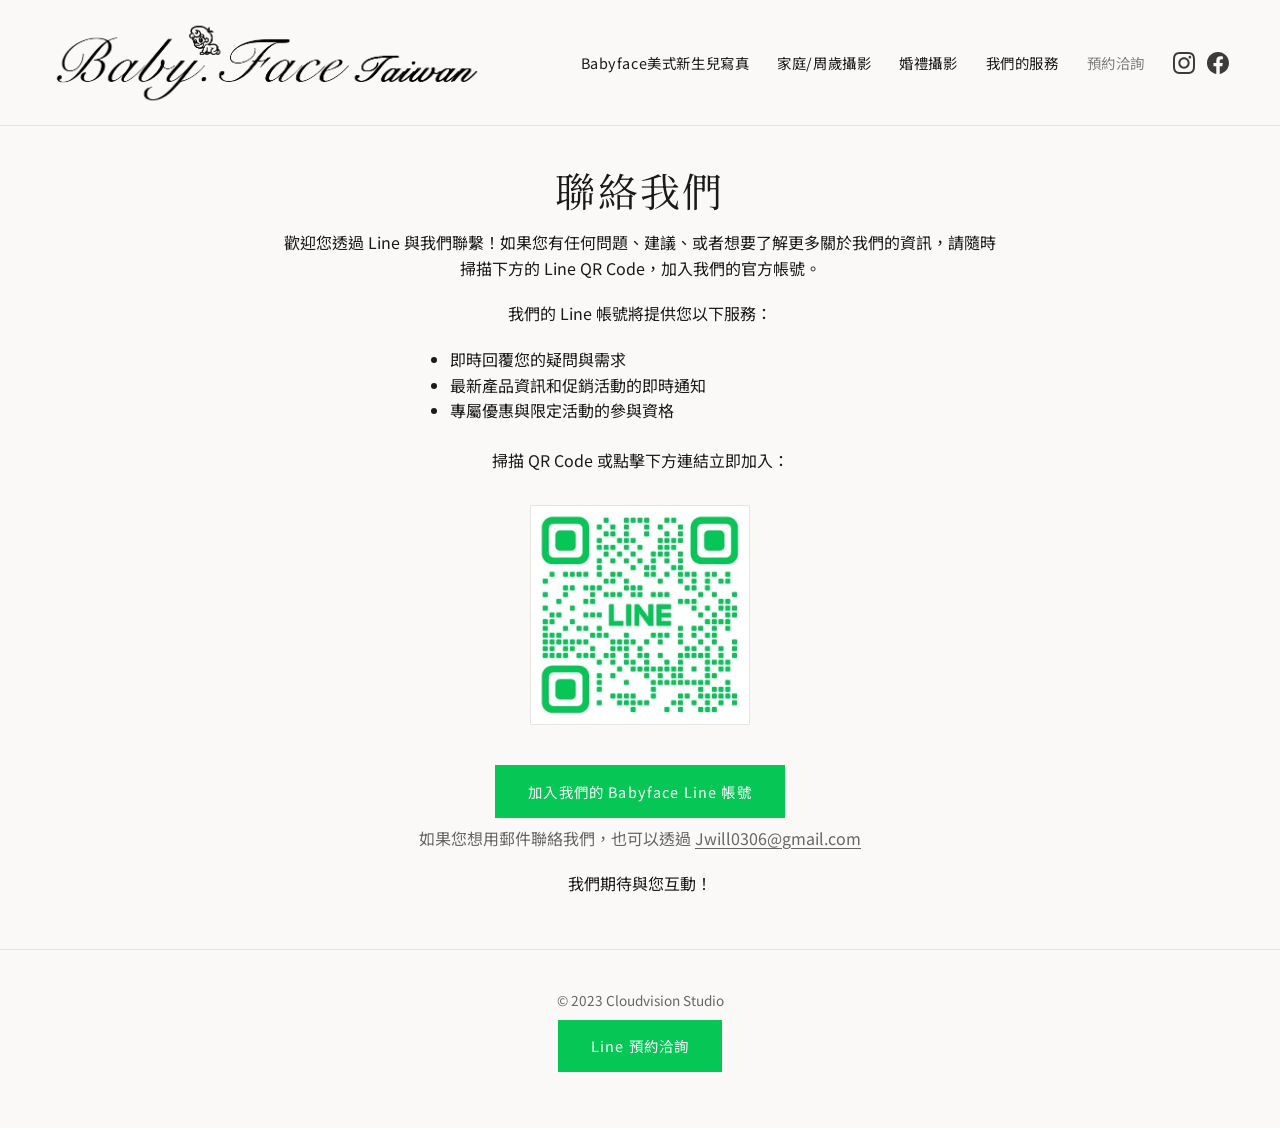
==== contact.html @ 5738e957 "Initial commit: Babyface static site for GitHub Pages. Adds gallery pages, local uploads with manife" ====
<!DOCTYPE html>
<html lang="zh-TW">
<head>
  <meta charset="UTF-8">
  <meta name="viewport" content="width=device-width, initial-scale=1">
  <title>預約洽詢 | Babyface</title>
  <meta name="description" content="透過 Line 或 Email 聯絡 Babyface 攝影工作室">
  <link rel="icon" href="assets/favicon.ico">
  <link rel="preconnect" href="https://fonts.googleapis.com">
  <link rel="preconnect" href="https://fonts.gstatic.com" crossorigin>
  <link href="https://fonts.googleapis.com/css2?family=Noto+Sans+TC:wght@300;400;500&family=Noto+Serif+TC:wght@400;500&display=swap" rel="stylesheet">
  <link rel="stylesheet" href="css/main.css">
</head>
<body>
  <a class="skip-link" href="#main">Skip to Content</a>

  <header class="site-header">
    <div class="header-inner">
      <a href="index.html" class="logo" aria-label="Babyface 首頁">
        <img src="assets/logo.png" alt="Babyface" width="200" height="42">
      </a>
      <nav class="nav-desktop" aria-label="主要導覽">
        <a href="index.html">Babyface美式新生兒寫真</a>
        <a href="familyphotography.html">家庭/周歲攝影</a>
        <a href="weddingphotography.html">婚禮攝影</a>
        <a href="service.html">我們的服務</a>
        <a href="contact.html" aria-current="page">預約洽詢</a>
        <div class="social-icons">
          <a href="https://www.instagram.com/babyface.photography.taiwan/?hl=zh-tw" target="_blank" rel="noopener" aria-label="Instagram">
            <svg viewBox="0 0 24 24" fill="currentColor" aria-hidden="true"><path d="M12 2.163c3.204 0 3.584.012 4.85.07 3.252.148 4.771 1.691 4.919 4.919.058 1.265.069 1.645.069 4.849 0 3.205-.012 3.584-.069 4.849-.149 3.225-1.664 4.771-4.919 4.919-1.266.058-1.644.07-4.85.07-3.204 0-3.584-.012-4.849-.07-3.26-.149-4.771-1.699-4.919-4.92-.058-1.265-.07-1.644-.07-4.849 0-3.204.013-3.583.07-4.849.149-3.227 1.664-4.771 4.919-4.919 1.266-.057 1.645-.069 4.849-.069zm0-2.163c-3.259 0-3.667.014-4.947.072-4.358.2-6.78 2.618-6.98 6.98-.059 1.281-.073 1.689-.073 4.948 0 3.259.014 3.668.072 4.948.2 4.358 2.618 6.78 6.98 6.98 1.281.058 1.689.072 4.948.072 3.259 0 3.668-.014 4.948-.072 4.354-.2 6.782-2.618 6.979-6.98.059-1.28.073-1.689.073-4.948 0-3.259-.014-3.667-.072-4.947-.196-4.354-2.617-6.78-6.979-6.98-1.281-.059-1.69-.073-4.949-.073zm0 5.838c-3.403 0-6.162 2.759-6.162 6.162s2.759 6.163 6.162 6.163 6.162-2.759 6.162-6.163c0-3.403-2.759-6.162-6.162-6.162zm0 10.162c-2.209 0-4-1.79-4-4 0-2.209 1.791-4 4-4s4 1.791 4 4c0 2.21-1.791 4-4 4zm6.406-11.845c-.796 0-1.441.645-1.441 1.44s.645 1.44 1.441 1.44c.795 0 1.439-.645 1.439-1.44s-.644-1.44-1.439-1.44z"/></svg>
          </a>
          <a href="https://www.facebook.com/babyface.newbornphotography/" target="_blank" rel="noopener" aria-label="Facebook">
            <svg viewBox="0 0 24 24" fill="currentColor" aria-hidden="true"><path d="M24 12.073c0-6.627-5.373-12-12-12s-12 5.373-12 12c0 5.99 4.388 10.954 10.125 11.854v-8.385H7.078v-3.47h3.047V9.43c0-3.007 1.792-4.669 4.533-4.669 1.312 0 2.686.235 2.686.235v2.953H15.83c-1.491 0-1.956.925-1.956 1.874v2.25h3.328l-.532 3.47h-2.796v8.385C19.612 23.027 24 18.062 24 12.073z"/></svg>
          </a>
        </div>
      </nav>
      <button class="menu-toggle" type="button" aria-expanded="false" aria-controls="mobile-nav" aria-label="開啟選單">
        <span></span><span></span><span></span>
      </button>
    </div>
    <nav id="mobile-nav" class="nav-mobile" aria-label="手機導覽">
      <a href="index.html">Babyface美式新生兒寫真</a>
      <a href="familyphotography.html">家庭/周歲攝影</a>
      <a href="weddingphotography.html">婚禮攝影</a>
      <a href="service.html">我們的服務</a>
      <a href="contact.html" aria-current="page">預約洽詢</a>
    </nav>
  </header>

  <main id="main" class="page-content contact-card">
    <h1>聯絡我們</h1>
    <p>歡迎您透過 Line 與我們聯繫！如果您有任何問題、建議、或者想要了解更多關於我們的資訊，請隨時掃描下方的 Line QR Code，加入我們的官方帳號。</p>
    <p>我們的 Line 帳號將提供您以下服務：</p>
    <ul style="text-align: left; max-width: 420px; margin: 0 auto 1.5rem; padding-left: 1.25rem;">
      <li>即時回覆您的疑問與需求</li>
      <li>最新產品資訊和促銷活動的即時通知</li>
      <li>專屬優惠與限定活動的參與資格</li>
    </ul>
    <p>掃描 QR Code 或點擊下方連結立即加入：</p>

    <div class="qr-wrap">
      <img src="assets/line-qr.jpg" alt="Babyface Line QR Code" width="220" height="220">
    </div>

    <a href="https://lin.ee/Q7MbhcG" class="btn btn-line" target="_blank" rel="noopener">加入我們的 Babyface Line 帳號</a>

    <p class="contact-email">
      如果您想用郵件聯絡我們，也可以透過
      <a href="mailto:Jwill0306@gmail.com">Jwill0306@gmail.com</a>
    </p>
    <p>我們期待與您互動！</p>
  </main>

  <footer class="site-footer">
    <p>© 2023 Cloudvision Studio</p>
    <p class="footer-line">
      <a href="https://lin.ee/Q7MbhcG" class="btn btn-line" target="_blank" rel="noopener">Line 預約洽詢</a>
    </p>
  </footer>

  <script src="js/main.js"></script>
</body>
</html>
---- css/main.css ----
:root {
  --color-bg: #faf9f7;
  --color-text: #1a1a1a;
  --color-muted: #666;
  --color-border: #e8e4df;
  --header-height: 92px;
  --max-width: 1400px;
  --font-serif: "Noto Serif TC", "Songti TC", "STSong", Georgia, serif;
  --font-sans: "Noto Sans TC", "PingFang TC", "Microsoft JhengHei", sans-serif;
}

*,
*::before,
*::after {
  box-sizing: border-box;
}

html {
  scroll-behavior: smooth;
}

body {
  margin: 0;
  font-family: var(--font-sans);
  font-size: 16px;
  line-height: 1.6;
  color: var(--color-text);
  background: var(--color-bg);
}

img {
  max-width: 100%;
  height: auto;
  display: block;
}

a {
  color: inherit;
  text-decoration: none;
}

.skip-link {
  position: absolute;
  left: -9999px;
  top: 0;
  z-index: 9999;
  padding: 0.5rem 1rem;
  background: #fff;
}

.skip-link:focus {
  left: 0;
}

/* Header */
.site-header {
  position: sticky;
  top: 0;
  z-index: 100;
  background: rgba(250, 249, 247, 0.95);
  backdrop-filter: blur(8px);
  border-bottom: 1px solid var(--color-border);
}

.header-inner {
  max-width: var(--max-width);
  margin: 0 auto;
  padding: 1.3vw 4vw;
  display: flex;
  align-items: center;
  justify-content: space-between;
  gap: 1.5rem;
}

.logo img {
  height: var(--header-height);
  width: auto;
  max-height: 92px;
}

.nav-desktop {
  display: flex;
  align-items: center;
  gap: 1.75rem;
}

.nav-desktop a {
  font-size: 0.9rem;
  letter-spacing: 0.04em;
  transition: opacity 0.2s;
}

.nav-desktop a:hover,
.nav-desktop a[aria-current="page"] {
  opacity: 0.55;
}

.social-icons {
  display: flex;
  gap: 0.75rem;
  align-items: center;
}

.social-icons a {
  display: flex;
  opacity: 0.85;
  transition: opacity 0.2s;
}

.social-icons a:hover {
  opacity: 0.5;
}

.social-icons svg {
  width: 22px;
  height: 22px;
}

.menu-toggle {
  display: none;
  background: none;
  border: none;
  padding: 0.5rem;
  cursor: pointer;
}

.menu-toggle span {
  display: block;
  width: 22px;
  height: 2px;
  background: var(--color-text);
  margin: 5px 0;
  transition: transform 0.2s, opacity 0.2s;
}

.menu-toggle[aria-expanded="true"] span:nth-child(1) {
  transform: translateY(7px) rotate(45deg);
}

.menu-toggle[aria-expanded="true"] span:nth-child(2) {
  opacity: 0;
}

.menu-toggle[aria-expanded="true"] span:nth-child(3) {
  transform: translateY(-7px) rotate(-45deg);
}

.nav-mobile {
  display: none;
  flex-direction: column;
  padding: 1rem 4vw 1.5rem;
  border-top: 1px solid var(--color-border);
  gap: 0.75rem;
}

.nav-mobile.is-open {
  display: flex;
}

/* Gallery */
.gallery-section {
  padding: 0 4vw 4vw;
  max-width: var(--max-width);
  margin: 0 auto;
}

.gallery-grid {
  display: grid;
  grid-template-columns: repeat(auto-fill, minmax(280px, 1fr));
  gap: 4px;
}

.gallery-item {
  position: relative;
  aspect-ratio: 3 / 4;
  overflow: hidden;
  cursor: zoom-in;
  background: #eee;
  margin: 0;
  padding: 0;
}

.gallery-item img {
  width: 100%;
  height: 100%;
  object-fit: cover;
  transition: transform 0.4s ease;
}

.gallery-item:hover img {
  transform: scale(1.03);
}

/* Content pages */
.page-content {
  max-width: 720px;
  margin: 0 auto;
  padding: 3rem 4vw 5rem;
}

.page-content h1 {
  font-family: var(--font-serif);
  font-weight: 400;
  font-size: clamp(1.75rem, 4vw, 2.5rem);
  text-align: center;
  margin: 0 0 0.5rem;
  letter-spacing: 0.06em;
}

.page-content .subtitle {
  text-align: center;
  font-size: 1.15rem;
  color: var(--color-muted);
  margin-bottom: 2.5rem;
}

.page-content p {
  margin: 0 0 1.25rem;
}

.page-content strong {
  font-weight: 600;
}

.service-block {
  margin-bottom: 2rem;
}

/* Contact */
.contact-card {
  text-align: center;
  padding: 2rem 0;
}

.qr-wrap {
  margin: 2rem auto;
  max-width: 220px;
}

.qr-wrap img {
  margin: 0 auto;
  border: 1px solid var(--color-border);
}

.btn {
  display: inline-block;
  padding: 0.85rem 2rem;
  border: 1px solid var(--color-text);
  font-size: 0.9rem;
  letter-spacing: 0.08em;
  transition: background 0.2s, color 0.2s;
  margin: 0.5rem;
}

.btn:hover {
  background: var(--color-text);
  color: var(--color-bg);
}

.btn-line {
  background: #06c755;
  border-color: #06c755;
  color: #fff;
}

.btn-line:hover {
  background: #05a847;
  border-color: #05a847;
  color: #fff;
}

.contact-email {
  margin-top: 2rem;
  color: var(--color-muted);
}

.contact-email a {
  text-decoration: underline;
  text-underline-offset: 3px;
}

/* Footer */
.site-footer {
  text-align: center;
  padding: 2.5rem 4vw 3rem;
  border-top: 1px solid var(--color-border);
}

.site-footer p {
  margin: 0;
  font-size: 0.85rem;
  color: var(--color-muted);
}

.footer-line {
  margin-top: 1.25rem;
}

/* Lightbox */
.lightbox {
  position: fixed;
  inset: 0;
  z-index: 200;
  background: rgba(0, 0, 0, 0.92);
  display: flex;
  align-items: center;
  justify-content: center;
  opacity: 0;
  visibility: hidden;
  transition: opacity 0.25s, visibility 0.25s;
}

.lightbox.is-open {
  opacity: 1;
  visibility: visible;
}

.lightbox img {
  max-width: min(95vw, 1200px);
  max-height: 90vh;
  object-fit: contain;
}

.lightbox-close,
.lightbox-prev,
.lightbox-next {
  position: absolute;
  background: none;
  border: none;
  color: #fff;
  cursor: pointer;
  padding: 1rem;
  opacity: 0.8;
  transition: opacity 0.2s;
}

.lightbox-close:hover,
.lightbox-prev:hover,
.lightbox-next:hover {
  opacity: 1;
}

.lightbox-close {
  top: 0.5rem;
  right: 0.5rem;
  font-size: 2rem;
  line-height: 1;
}

.lightbox-prev {
  left: 0.5rem;
  font-size: 2.5rem;
}

.lightbox-next {
  right: 0.5rem;
  font-size: 2.5rem;
}

.loading {
  text-align: center;
  padding: 4rem;
  color: var(--color-muted);
}

/* Full-bleed grid: gutter matches gap between images */
.gallery-section--fullbleed {
  --gallery-gutter: 8px;
  max-width: none;
  margin: 0;
  padding: var(--gallery-gutter);
}

.gallery-grid--dense {
  padding: 0;
}

.gallery-grid--dense.masonry-ready.masonry-two {
  display: flex;
  flex-direction: row;
  align-items: flex-start;
  gap: var(--gallery-gutter);
}

.gallery-grid--dense.masonry-ready:not(.masonry-two) {
  display: flex;
  flex-direction: column;
  gap: var(--gallery-gutter);
}

.gallery-grid--dense .masonry-col {
  flex: 1 1 0;
  min-width: 0;
  display: flex;
  flex-direction: column;
  gap: var(--gallery-gutter);
}

@media (max-width: 480px) {
  .gallery-grid--dense.masonry-two .masonry-col {
    flex: none;
    width: 100%;
  }
}

.gallery-grid--dense .gallery-item {
  aspect-ratio: auto;
  height: auto;
  align-self: stretch;
}

.gallery-grid--dense .gallery-item img {
  width: 100%;
  height: auto;
  max-height: none;
  display: block;
}

.gallery-grid--dense .gallery-item:hover img {
  transform: none;
}

.gallery-grid--dense .gallery-item::after {
  content: "View fullsize";
  pointer-events: none;
  position: absolute;
  inset: 0;
  display: flex;
  align-items: flex-end;
  justify-content: center;
  padding-bottom: 10%;
  font-family: var(--font-sans);
  font-size: 0.65rem;
  font-weight: 500;
  letter-spacing: 0.1em;
  text-transform: uppercase;
  color: rgba(255, 255, 255, 0.95);
  text-shadow: 0 1px 3px rgba(0, 0, 0, 0.45);
  background: linear-gradient(transparent 50%, rgba(0, 0, 0, 0.38));
  opacity: 0;
  transition: opacity 0.22s ease;
}

.gallery-grid--dense .gallery-item:hover::after {
  opacity: 1;
}

@media (max-width: 900px) {
  :root {
    --header-height: 59px;
  }

  .nav-desktop {
    display: none;
  }

  .menu-toggle {
    display: block;
  }

  .header-inner .social-icons {
    display: none;
  }

  .gallery-grid {
    grid-template-columns: repeat(2, 1fr);
    gap: 2px;
  }
}
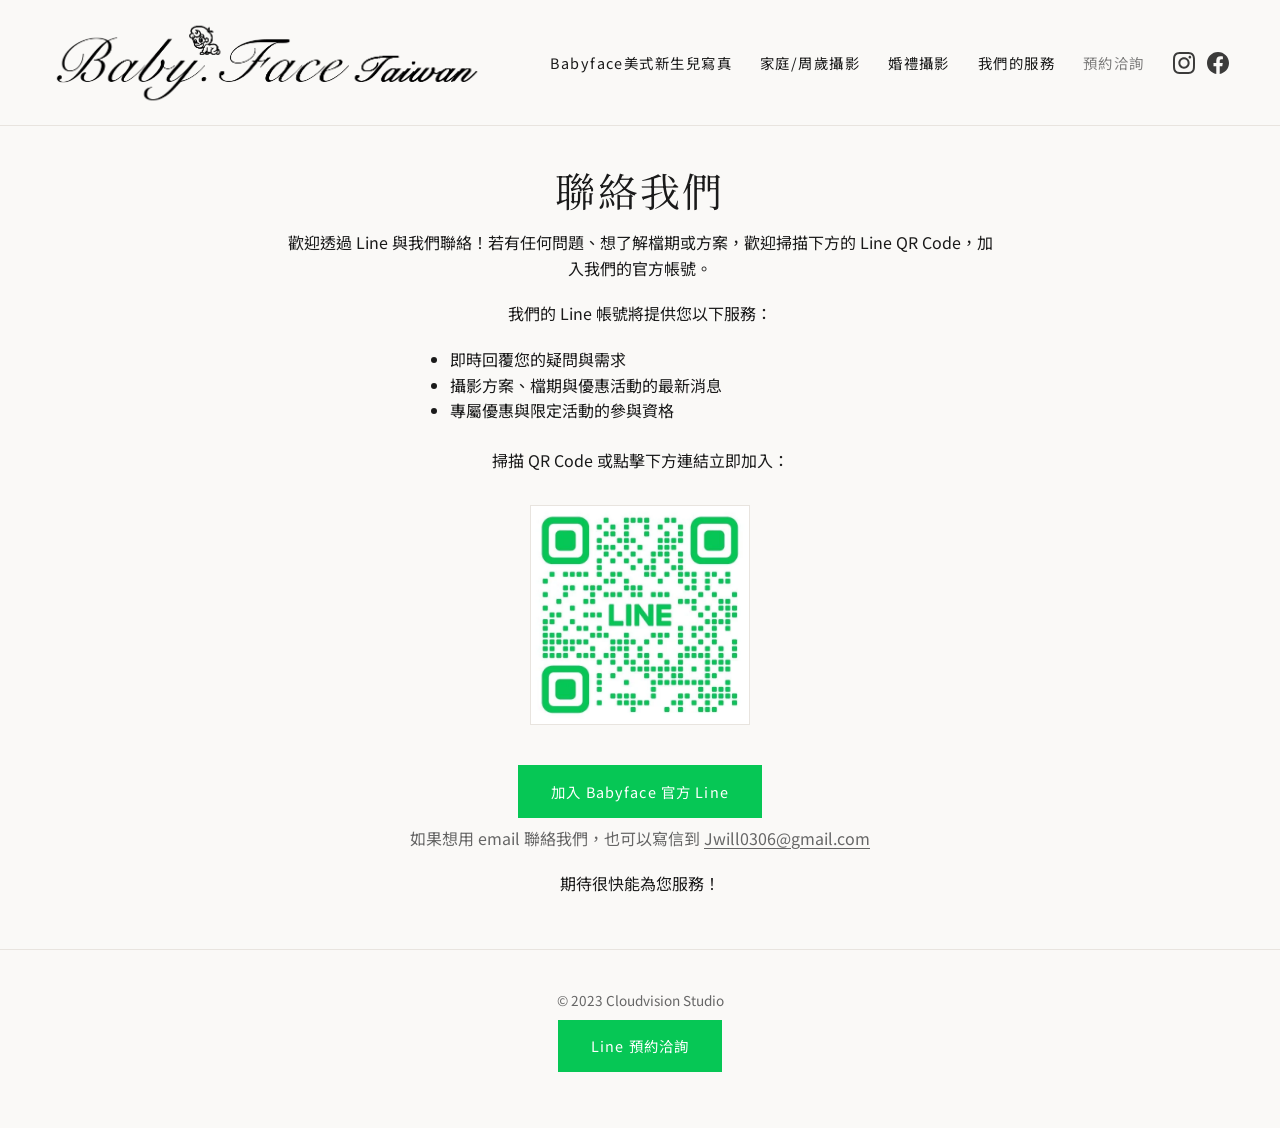
==== commit 05fbb2e4: "Align copy and UI strings with Taiwan Traditional Chinese. Updates gallery labels, nav/skip-link wor" ====
--- a/contact.html
+++ b/contact.html
@@ -12,14 +12,14 @@
   <link rel="stylesheet" href="css/main.css">
 </head>
 <body>
-  <a class="skip-link" href="#main">Skip to Content</a>
+  <a class="skip-link" href="#main">跳至主要內容</a>
 
   <header class="site-header">
     <div class="header-inner">
       <a href="index.html" class="logo" aria-label="Babyface 首頁">
         <img src="assets/logo.png" alt="Babyface" width="200" height="42">
       </a>
-      <nav class="nav-desktop" aria-label="主要導覽">
+      <nav class="nav-desktop" aria-label="主選單">
         <a href="index.html">Babyface美式新生兒寫真</a>
         <a href="familyphotography.html">家庭/周歲攝影</a>
         <a href="weddingphotography.html">婚禮攝影</a>
@@ -38,7 +38,7 @@
         <span></span><span></span><span></span>
       </button>
     </div>
-    <nav id="mobile-nav" class="nav-mobile" aria-label="手機導覽">
+    <nav id="mobile-nav" class="nav-mobile" aria-label="手機版選單">
       <a href="index.html">Babyface美式新生兒寫真</a>
       <a href="familyphotography.html">家庭/周歲攝影</a>
       <a href="weddingphotography.html">婚禮攝影</a>
@@ -49,11 +49,11 @@
 
   <main id="main" class="page-content contact-card">
     <h1>聯絡我們</h1>
-    <p>歡迎您透過 Line 與我們聯繫！如果您有任何問題、建議、或者想要了解更多關於我們的資訊，請隨時掃描下方的 Line QR Code，加入我們的官方帳號。</p>
+    <p>歡迎透過 Line 與我們聯絡！若有任何問題、想了解檔期或方案，歡迎掃描下方的 Line QR Code，加入我們的官方帳號。</p>
     <p>我們的 Line 帳號將提供您以下服務：</p>
     <ul style="text-align: left; max-width: 420px; margin: 0 auto 1.5rem; padding-left: 1.25rem;">
       <li>即時回覆您的疑問與需求</li>
-      <li>最新產品資訊和促銷活動的即時通知</li>
+      <li>攝影方案、檔期與優惠活動的最新消息</li>
       <li>專屬優惠與限定活動的參與資格</li>
     </ul>
     <p>掃描 QR Code 或點擊下方連結立即加入：</p>
@@ -62,13 +62,13 @@
       <img src="assets/line-qr.jpg" alt="Babyface Line QR Code" width="220" height="220">
     </div>
 
-    <a href="https://lin.ee/Q7MbhcG" class="btn btn-line" target="_blank" rel="noopener">加入我們的 Babyface Line 帳號</a>
+    <a href="https://lin.ee/Q7MbhcG" class="btn btn-line" target="_blank" rel="noopener">加入 Babyface 官方 Line</a>
 
     <p class="contact-email">
-      如果您想用郵件聯絡我們，也可以透過
+      如果想用 email 聯絡我們，也可以寫信到
       <a href="mailto:Jwill0306@gmail.com">Jwill0306@gmail.com</a>
     </p>
-    <p>我們期待與您互動！</p>
+    <p>期待很快能為您服務！</p>
   </main>
 
   <footer class="site-footer">
--- a/css/main.css
+++ b/css/main.css
@@ -86,7 +86,7 @@
 
 .nav-desktop a {
   font-size: 0.9rem;
-  letter-spacing: 0.04em;
+  letter-spacing: 0.1em;
   transition: opacity 0.2s;
 }
 
@@ -421,7 +421,7 @@
 }
 
 .gallery-grid--dense .gallery-item::after {
-  content: "View fullsize";
+  content: "看大圖";
   pointer-events: none;
   position: absolute;
   inset: 0;
@@ -432,8 +432,8 @@
   font-family: var(--font-sans);
   font-size: 0.65rem;
   font-weight: 500;
-  letter-spacing: 0.1em;
-  text-transform: uppercase;
+  letter-spacing: 0.04em;
+  text-transform: none;
   color: rgba(255, 255, 255, 0.95);
   text-shadow: 0 1px 3px rgba(0, 0, 0, 0.45);
   background: linear-gradient(transparent 50%, rgba(0, 0, 0, 0.38));
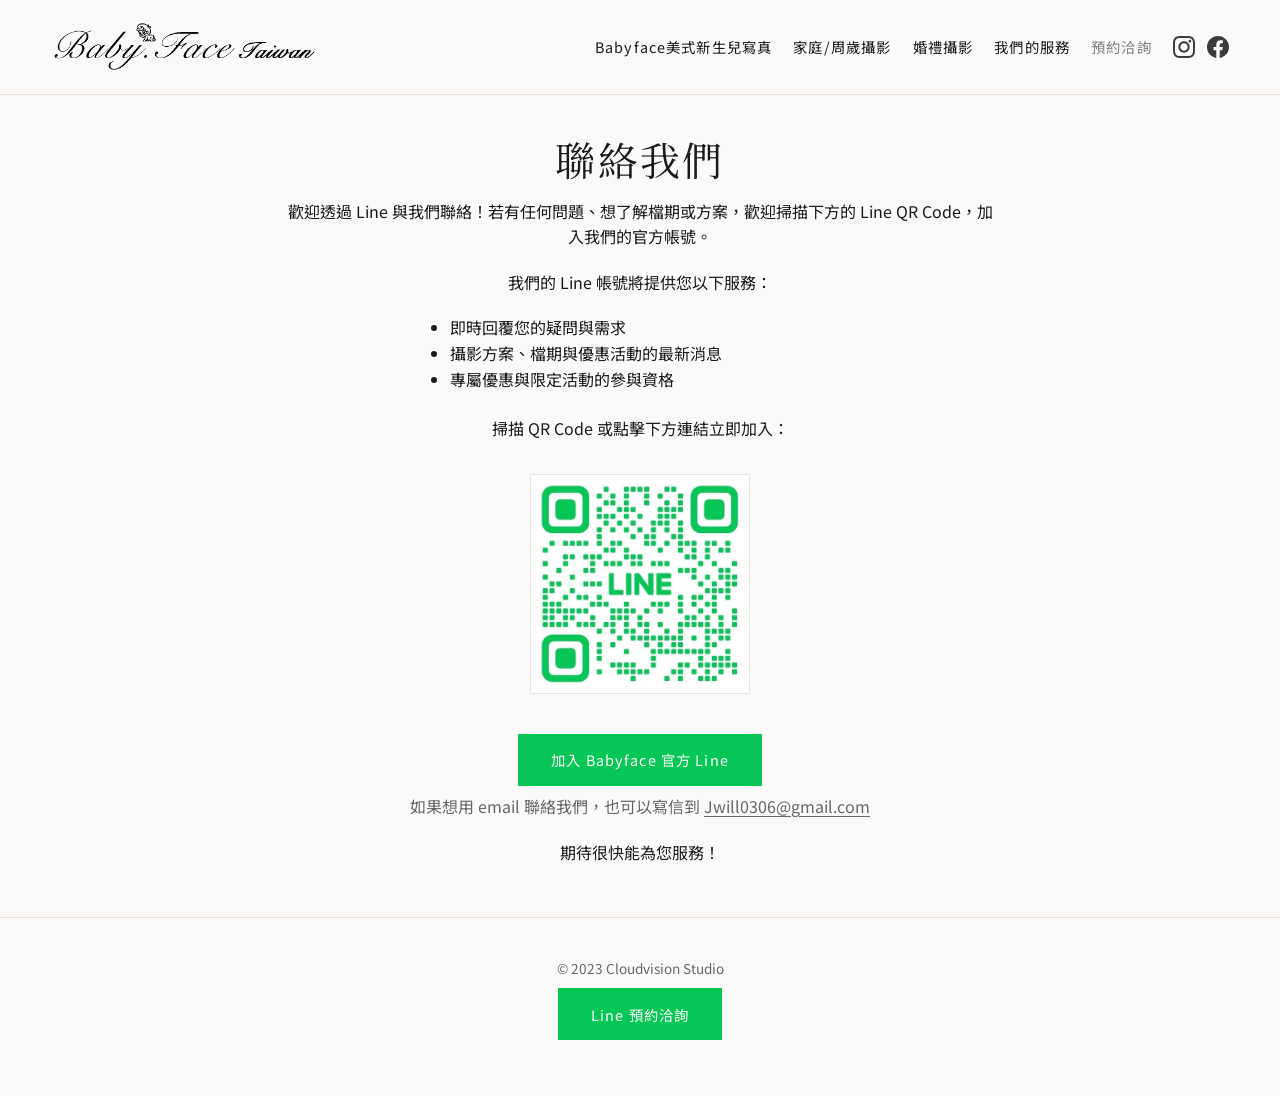
==== commit c1896942: "Improve navigation layout and mobile menu UX. Resize the header logo and nav for small viewports, ad" ====
--- a/contact.html
+++ b/contact.html
@@ -44,6 +44,14 @@
       <a href="weddingphotography.html">婚禮攝影</a>
       <a href="service.html">我們的服務</a>
       <a href="contact.html" aria-current="page">預約洽詢</a>
+      <div class="nav-mobile-social" role="group" aria-label="社群媒體">
+        <a href="https://www.instagram.com/babyface.photography.taiwan/?hl=zh-tw" class="nav-mobile-social-link" target="_blank" rel="noopener" aria-label="Instagram">
+          <svg viewBox="0 0 24 24" fill="currentColor" aria-hidden="true"><path d="M12 2.163c3.204 0 3.584.012 4.85.07 3.252.148 4.771 1.691 4.919 4.919.058 1.265.069 1.645.069 4.849 0 3.205-.012 3.584-.069 4.849-.149 3.225-1.664 4.771-4.919 4.919-1.266.058-1.644.07-4.85.07-3.204 0-3.584-.012-4.849-.07-3.26-.149-4.771-1.699-4.919-4.92-.058-1.265-.07-1.644-.07-4.849 0-3.204.013-3.583.07-4.849.149-3.227 1.664-4.771 4.919-4.919 1.266-.057 1.645-.069 4.849-.069zm0-2.163c-3.259 0-3.667.014-4.947.072-4.358.2-6.78 2.618-6.98 6.98-.059 1.281-.073 1.689-.073 4.948 0 3.259.014 3.668.072 4.948.2 4.358 2.618 6.78 6.98 6.98 1.281.058 1.689.072 4.948.072 3.259 0 3.668-.014 4.948-.072 4.354-.2 6.782-2.618 6.979-6.98.059-1.28.073-1.689.073-4.948 0-3.259-.014-3.667-.072-4.947-.196-4.354-2.617-6.78-6.979-6.98-1.281-.059-1.69-.073-4.949-.073zm0 5.838c-3.403 0-6.162 2.759-6.162 6.162s2.759 6.163 6.162 6.163 6.162-2.759 6.162-6.163c0-3.403-2.759-6.162-6.162-6.162zm0 10.162c-2.209 0-4-1.79-4-4 0-2.209 1.791-4 4-4s4 1.791 4 4c0 2.21-1.791 4-4 4zm6.406-11.845c-.796 0-1.441.645-1.441 1.44s.645 1.44 1.441 1.44c.795 0 1.439-.645 1.439-1.44s-.644-1.44-1.439-1.44z"/></svg>
+        </a>
+        <a href="https://www.facebook.com/babyface.newbornphotography/" class="nav-mobile-social-link" target="_blank" rel="noopener" aria-label="Facebook">
+          <svg viewBox="0 0 24 24" fill="currentColor" aria-hidden="true"><path d="M24 12.073c0-6.627-5.373-12-12-12s-12 5.373-12 12c0 5.99 4.388 10.954 10.125 11.854v-8.385H7.078v-3.47h3.047V9.43c0-3.007 1.792-4.669 4.533-4.669 1.312 0 2.686.235 2.686.235v2.953H15.83c-1.491 0-1.956.925-1.956 1.874v2.25h3.328l-.532 3.47h-2.796v8.385C19.612 23.027 24 18.062 24 12.073z"/></svg>
+        </a>
+      </div>
     </nav>
   </header>
 
--- a/css/main.css
+++ b/css/main.css
@@ -3,7 +3,7 @@
   --color-text: #1a1a1a;
   --color-muted: #666;
   --color-border: #e8e4df;
-  --header-height: 92px;
+  --header-height: 180px;
   --max-width: 1400px;
   --font-serif: "Noto Serif TC", "Songti TC", "STSong", Georgia, serif;
   --font-sans: "Noto Sans TC", "PingFang TC", "Microsoft JhengHei", sans-serif;
@@ -65,29 +65,52 @@
 .header-inner {
   max-width: var(--max-width);
   margin: 0 auto;
-  padding: 1.3vw 4vw;
+  padding: max(1.15rem, 1.35vw) 4vw;
   display: flex;
   align-items: center;
   justify-content: space-between;
-  gap: 1.5rem;
+  gap: clamp(0.5rem, 1.5vw, 1.5rem);
+  min-width: 0;
+}
+
+.logo {
+  flex: 0 1 auto;
+  min-width: 0;
+  display: flex;
+  align-items: center;
+  line-height: 0;
 }
 
 .logo img {
-  height: var(--header-height);
-  width: auto;
-  max-height: 92px;
+  width: clamp(5.5rem, 21vw, 32rem);
+  height: auto;
+  max-height: var(--header-height);
+  max-width: 100%;
+  object-fit: contain;
 }
 
 .nav-desktop {
   display: flex;
   align-items: center;
-  gap: 1.75rem;
+  justify-content: flex-end;
+  flex-wrap: nowrap;
+  flex: 1 1 auto;
+  min-width: 0;
+  gap: clamp(0.7rem, 1.65vw, 2.35rem);
+}
+
+.nav-desktop > a {
+  white-space: nowrap;
 }
 
 .nav-desktop a {
-  font-size: 0.9rem;
-  letter-spacing: 0.1em;
+  font-size: clamp(0.72rem, 0.52rem + 0.55vw, 0.9rem);
+  letter-spacing: 0.08em;
   transition: opacity 0.2s;
+}
+
+.nav-desktop .social-icons {
+  flex-shrink: 0;
 }
 
 .nav-desktop a:hover,
@@ -155,6 +178,63 @@
 
 .nav-mobile.is-open {
   display: flex;
+}
+
+.nav-mobile-social {
+  display: flex;
+  flex-direction: column;
+  gap: 0.35rem;
+  margin-top: 0.5rem;
+  padding-top: 1rem;
+  border-top: 1px solid var(--color-border);
+}
+
+.nav-mobile-social-link {
+  display: inline-flex;
+  align-items: center;
+  gap: 0.65rem;
+  font-size: 0.95rem;
+  letter-spacing: 0.06em;
+  padding: 0.4rem 0;
+}
+
+.nav-mobile-social-link svg {
+  width: 22px;
+  height: 22px;
+  flex-shrink: 0;
+  opacity: 0.88;
+}
+
+.nav-mobile-social-link:hover {
+  opacity: 0.65;
+}
+
+/* Full-screen dim when mobile menu is open (below header z-index) */
+.mobile-nav-backdrop {
+  position: fixed;
+  inset: 0;
+  z-index: 99;
+  margin: 0;
+  padding: 0;
+  border: none;
+  cursor: pointer;
+  background: rgba(42, 42, 42, 0.48);
+  opacity: 0;
+  visibility: hidden;
+  pointer-events: none;
+  transition: opacity 0.28s ease, visibility 0.28s ease;
+}
+
+.mobile-nav-backdrop.is-visible {
+  opacity: 1;
+  visibility: visible;
+  pointer-events: auto;
+}
+
+@media (min-width: 901px) {
+  .mobile-nav-backdrop {
+    display: none !important;
+  }
 }
 
 /* Gallery */
@@ -447,7 +527,18 @@
 
 @media (max-width: 900px) {
   :root {
-    --header-height: 59px;
+    --header-height: 72px;
+  }
+
+  .header-inner {
+    padding: max(0.6rem, 1.5vw) 4vw;
+  }
+
+  .logo img {
+    width: min(88vw, 345px);
+    height: auto;
+    max-height: 72px;
+    object-fit: contain;
   }
 
   .nav-desktop {
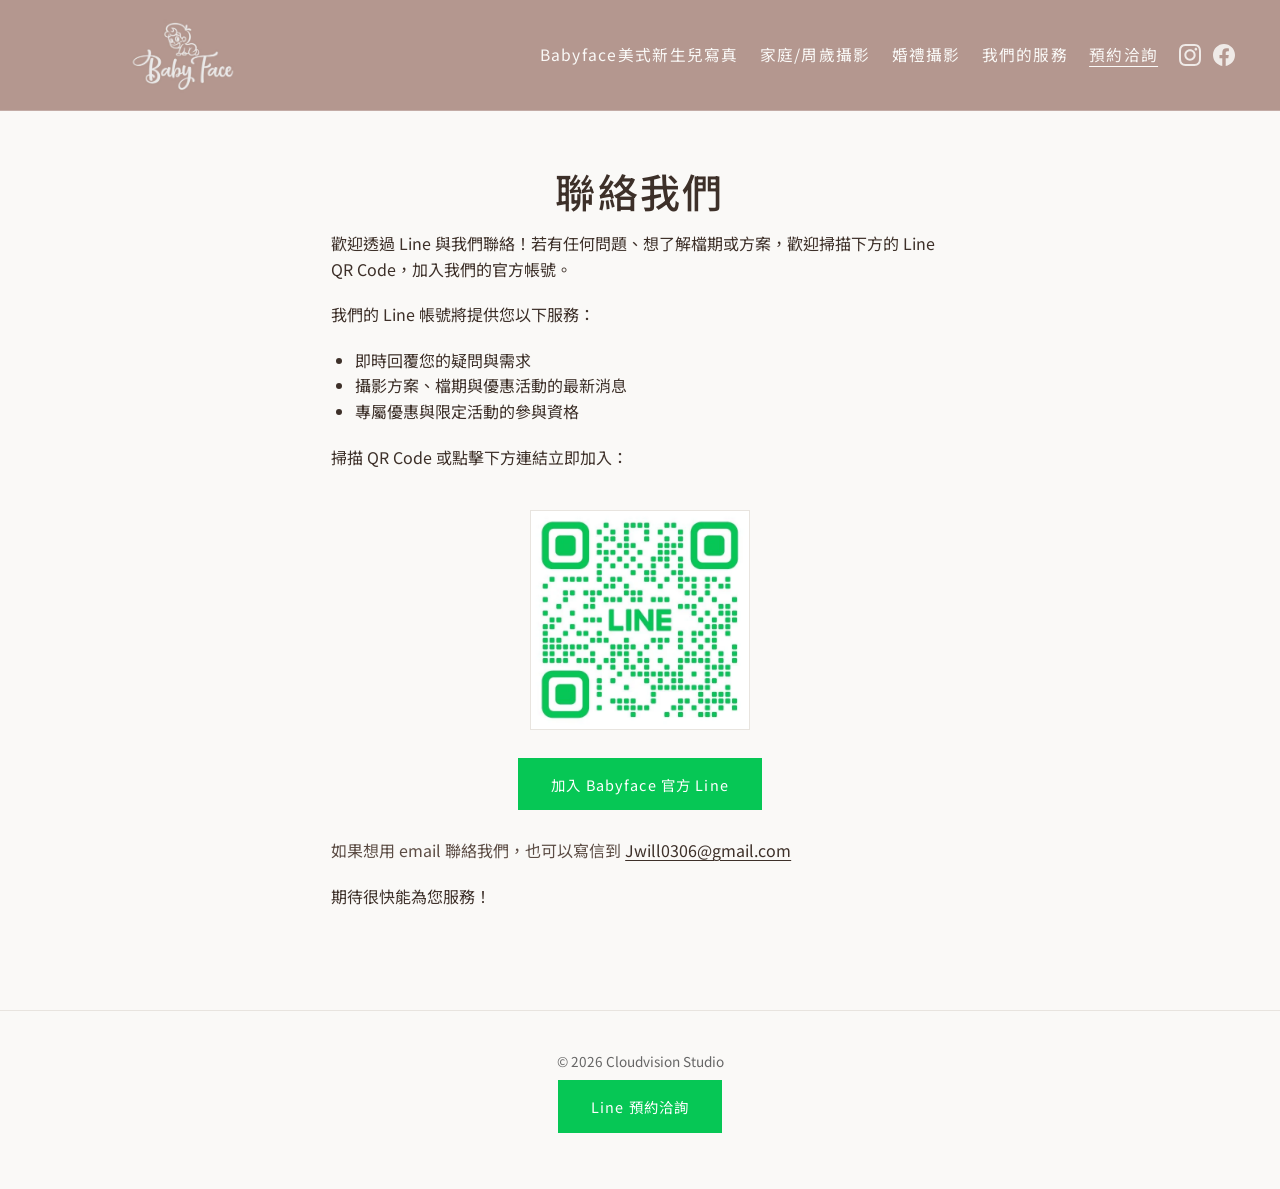
==== commit 9eaff0b9: "Polish site UX: header, typography, gallery loader, and content. Refresh branding and navigation, al" ====
--- a/contact.html
+++ b/contact.html
@@ -8,7 +8,7 @@
   <link rel="icon" href="assets/favicon.ico">
   <link rel="preconnect" href="https://fonts.googleapis.com">
   <link rel="preconnect" href="https://fonts.gstatic.com" crossorigin>
-  <link href="https://fonts.googleapis.com/css2?family=Noto+Sans+TC:wght@300;400;500&family=Noto+Serif+TC:wght@400;500&display=swap" rel="stylesheet">
+  <link href="https://fonts.googleapis.com/css2?family=Noto+Sans+TC:wght@300;400;500;600&display=swap" rel="stylesheet">
   <link rel="stylesheet" href="css/main.css">
 </head>
 <body>
@@ -17,8 +17,9 @@
   <header class="site-header">
     <div class="header-inner">
       <a href="index.html" class="logo" aria-label="Babyface 首頁">
-        <img src="assets/logo.png" alt="Babyface" width="200" height="42">
+        <img src="assets/logo.jpg" alt="Baby Face" width="200" height="170">
       </a>
+      <div class="header-tools">
       <nav class="nav-desktop" aria-label="主選單">
         <a href="index.html">Babyface美式新生兒寫真</a>
         <a href="familyphotography.html">家庭/周歲攝影</a>
@@ -37,6 +38,7 @@
       <button class="menu-toggle" type="button" aria-expanded="false" aria-controls="mobile-nav" aria-label="開啟選單">
         <span></span><span></span><span></span>
       </button>
+      </div>
     </div>
     <nav id="mobile-nav" class="nav-mobile" aria-label="手機版選單">
       <a href="index.html">Babyface美式新生兒寫真</a>
@@ -55,22 +57,23 @@
     </nav>
   </header>
 
-  <main id="main" class="page-content contact-card">
+  <main id="main" class="page-content page-content--warm">
     <h1>聯絡我們</h1>
     <p>歡迎透過 Line 與我們聯絡！若有任何問題、想了解檔期或方案，歡迎掃描下方的 Line QR Code，加入我們的官方帳號。</p>
     <p>我們的 Line 帳號將提供您以下服務：</p>
-    <ul style="text-align: left; max-width: 420px; margin: 0 auto 1.5rem; padding-left: 1.25rem;">
+    <ul>
       <li>即時回覆您的疑問與需求</li>
       <li>攝影方案、檔期與優惠活動的最新消息</li>
       <li>專屬優惠與限定活動的參與資格</li>
     </ul>
     <p>掃描 QR Code 或點擊下方連結立即加入：</p>
 
-    <div class="qr-wrap">
-      <img src="assets/line-qr.jpg" alt="Babyface Line QR Code" width="220" height="220">
+    <div class="page-content-cta">
+      <div class="qr-wrap">
+        <img src="assets/line-qr.jpg" alt="Babyface Line QR Code" width="220" height="220">
+      </div>
+      <a href="https://lin.ee/Q7MbhcG" class="btn btn-line" target="_blank" rel="noopener">加入 Babyface 官方 Line</a>
     </div>
-
-    <a href="https://lin.ee/Q7MbhcG" class="btn btn-line" target="_blank" rel="noopener">加入 Babyface 官方 Line</a>
 
     <p class="contact-email">
       如果想用 email 聯絡我們，也可以寫信到
@@ -80,7 +83,7 @@
   </main>
 
   <footer class="site-footer">
-    <p>© 2023 Cloudvision Studio</p>
+    <p>© 2026 Cloudvision Studio</p>
     <p class="footer-line">
       <a href="https://lin.ee/Q7MbhcG" class="btn btn-line" target="_blank" rel="noopener">Line 預約洽詢</a>
     </p>
--- a/css/main.css
+++ b/css/main.css
@@ -1,12 +1,18 @@
 :root {
   --color-bg: #faf9f7;
   --color-text: #1a1a1a;
+  /* Warm body text for service / contact (harmonizes with header #b4978f) */
+  --color-text-warm: #3d3029;
+  --color-text-warm-muted: #5c4d45;
   --color-muted: #666;
   --color-border: #e8e4df;
-  --header-height: 180px;
+  /* Sampled from assets/logo.jpg (dusty rose field behind mark) */
+  --color-header-bg: #b4978f;
+  --color-header-text: #faf9f7;
+  --color-header-border: rgba(255, 255, 255, 0.2);
+  --header-height: 96px;
   --max-width: 1400px;
-  --font-serif: "Noto Serif TC", "Songti TC", "STSong", Georgia, serif;
-  --font-sans: "Noto Sans TC", "PingFang TC", "Microsoft JhengHei", sans-serif;
+  --font-sans: "Noto Sans TC", "PingFang TC", "Microsoft JhengHei", "Heiti TC", sans-serif;
 }
 
 *,
@@ -57,20 +63,29 @@
   position: sticky;
   top: 0;
   z-index: 100;
-  background: rgba(250, 249, 247, 0.95);
-  backdrop-filter: blur(8px);
-  border-bottom: 1px solid var(--color-border);
+  color: var(--color-header-text);
+  background: var(--color-header-bg);
+  border-bottom: 1px solid var(--color-header-border);
 }
 
 .header-inner {
   max-width: var(--max-width);
   margin: 0 auto;
-  padding: max(1.15rem, 1.35vw) 4vw;
+  padding: max(0.3rem, 0.55vw) 3.5vw;
   display: flex;
   align-items: center;
   justify-content: space-between;
-  gap: clamp(0.5rem, 1.5vw, 1.5rem);
+  gap: clamp(0.75rem, 2vw, 2rem);
   min-width: 0;
+}
+
+.header-tools {
+  display: flex;
+  align-items: center;
+  justify-content: flex-end;
+  gap: clamp(0.35rem, 1vw, 1.25rem);
+  min-width: 0;
+  flex: 1 1 auto;
 }
 
 .logo {
@@ -82,7 +97,7 @@
 }
 
 .logo img {
-  width: clamp(5.5rem, 21vw, 32rem);
+  width: clamp(6rem, 22vw, 36rem);
   height: auto;
   max-height: var(--header-height);
   max-width: 100%;
@@ -104,7 +119,7 @@
 }
 
 .nav-desktop a {
-  font-size: clamp(0.72rem, 0.52rem + 0.55vw, 0.9rem);
+  font-size: clamp(0.8rem, 0.56rem + 0.62vw, 0.98rem);
   letter-spacing: 0.08em;
   transition: opacity 0.2s;
 }
@@ -113,9 +128,15 @@
   flex-shrink: 0;
 }
 
-.nav-desktop a:hover,
+.nav-desktop a:hover {
+  opacity: 0.78;
+}
+
 .nav-desktop a[aria-current="page"] {
-  opacity: 0.55;
+  opacity: 1;
+  text-decoration: underline;
+  text-underline-offset: 0.3em;
+  text-decoration-thickness: 1px;
 }
 
 .social-icons {
@@ -143,7 +164,7 @@
   display: none;
   background: none;
   border: none;
-  padding: 0.5rem;
+  padding: 0.3rem;
   cursor: pointer;
 }
 
@@ -151,7 +172,7 @@
   display: block;
   width: 22px;
   height: 2px;
-  background: var(--color-text);
+  background: var(--color-header-text);
   margin: 5px 0;
   transition: transform 0.2s, opacity 0.2s;
 }
@@ -172,12 +193,17 @@
   display: none;
   flex-direction: column;
   padding: 1rem 4vw 1.5rem;
-  border-top: 1px solid var(--color-border);
+  border-top: 1px solid var(--color-header-border);
   gap: 0.75rem;
 }
 
 .nav-mobile.is-open {
   display: flex;
+}
+
+.nav-mobile > a {
+  font-size: clamp(0.98rem, 2.85vw, 1.1rem);
+  letter-spacing: 0.06em;
 }
 
 .nav-mobile-social {
@@ -186,14 +212,14 @@
   gap: 0.35rem;
   margin-top: 0.5rem;
   padding-top: 1rem;
-  border-top: 1px solid var(--color-border);
+  border-top: 1px solid var(--color-header-border);
 }
 
 .nav-mobile-social-link {
   display: inline-flex;
   align-items: center;
   gap: 0.65rem;
-  font-size: 0.95rem;
+  font-size: 1rem;
   letter-spacing: 0.06em;
   padding: 0.4rem 0;
 }
@@ -279,8 +305,8 @@
 }
 
 .page-content h1 {
-  font-family: var(--font-serif);
-  font-weight: 400;
+  font-family: var(--font-sans);
+  font-weight: 500;
   font-size: clamp(1.75rem, 4vw, 2.5rem);
   text-align: center;
   margin: 0 0 0.5rem;
@@ -298,18 +324,53 @@
   margin: 0 0 1.25rem;
 }
 
+.page-content ul {
+  margin: 0 0 1.25rem;
+  padding-left: 1.5rem;
+  text-align: left;
+}
+
 .page-content strong {
   font-weight: 600;
 }
 
+.page-content > .page-content-cta {
+  text-align: center;
+  margin: 2.5rem 0 1.25rem;
+}
+
+.page-content > .page-content-cta .qr-wrap {
+  margin: 0 auto 1.25rem;
+}
+
+.page-content--warm {
+  color: var(--color-text-warm);
+}
+
+.page-content--warm h1 {
+  color: var(--color-text-warm);
+}
+
+.page-content--warm .contact-email {
+  color: var(--color-text-warm-muted);
+}
+
+.page-content--warm .contact-email a {
+  color: var(--color-text-warm);
+}
+
+.page-content--warm .btn:not(.btn-line) {
+  border-color: var(--color-text-warm);
+  color: var(--color-text-warm);
+}
+
+.page-content--warm .btn:not(.btn-line):hover {
+  background: var(--color-text-warm);
+  color: var(--color-bg);
+}
+
 .service-block {
   margin-bottom: 2rem;
-}
-
-/* Contact */
-.contact-card {
-  text-align: center;
-  padding: 2rem 0;
 }
 
 .qr-wrap {
@@ -449,6 +510,83 @@
   max-width: none;
   margin: 0;
   padding: var(--gallery-gutter);
+}
+
+.gallery-section--fullbleed.is-gallery-loading {
+  position: relative;
+  min-height: min(70vh, 560px);
+}
+
+.gallery-page-loader {
+  position: absolute;
+  inset: 0;
+  z-index: 2;
+  display: flex;
+  flex-direction: column;
+  align-items: center;
+  justify-content: center;
+  gap: 1.25rem;
+  background: var(--color-bg);
+  color: var(--color-text-warm, var(--color-muted));
+}
+
+.gallery-section--fullbleed.is-gallery-loading .gallery-page-loader {
+  opacity: 1;
+}
+
+.gallery-section--fullbleed:not(.is-gallery-loading) .gallery-page-loader {
+  opacity: 0;
+  visibility: hidden;
+  pointer-events: none;
+  transition: opacity 0.25s ease, visibility 0s linear 0.25s;
+}
+
+.gallery-page-loader-text {
+  margin: 0;
+  font-size: 0.95rem;
+  letter-spacing: 0.06em;
+  color: var(--color-muted);
+}
+
+.gallery-page-loader-spinner {
+  width: 2.25rem;
+  height: 2.25rem;
+  border: 2px solid var(--color-border);
+  border-top-color: var(--color-header-bg);
+  border-radius: 50%;
+  animation: gallery-page-spin 0.75s linear infinite;
+}
+
+@keyframes gallery-page-spin {
+  to {
+    transform: rotate(360deg);
+  }
+}
+
+.gallery-section--fullbleed.is-gallery-loading #gallery {
+  opacity: 0;
+  pointer-events: none;
+}
+
+.gallery-section--fullbleed:not(.is-gallery-loading) #gallery {
+  opacity: 1;
+  transition: opacity 0.4s ease;
+}
+
+@media (prefers-reduced-motion: reduce) {
+  .gallery-page-loader-spinner {
+    animation: none;
+    border-top-color: var(--color-border);
+    opacity: 0.85;
+  }
+
+  .gallery-section--fullbleed:not(.is-gallery-loading) #gallery {
+    transition: none;
+  }
+
+  .gallery-section--fullbleed:not(.is-gallery-loading) .gallery-page-loader {
+    transition: none;
+  }
 }
 
 .gallery-grid--dense {
@@ -526,18 +664,32 @@
 }
 
 @media (max-width: 900px) {
-  :root {
-    --header-height: 72px;
-  }
-
   .header-inner {
-    padding: max(0.6rem, 1.5vw) 4vw;
+    padding: max(0.25rem, 1vw) 3.5vw;
+    display: grid;
+    grid-template-columns: 1fr auto 1fr;
+    align-items: center;
+    gap: 0;
+    justify-content: stretch;
+  }
+
+  .header-inner .logo {
+    grid-column: 2;
+    justify-self: center;
+    flex: initial;
+  }
+
+  .header-inner .header-tools {
+    grid-column: 3;
+    justify-self: end;
+    flex: initial;
+    min-width: 0;
   }
 
   .logo img {
     width: min(88vw, 345px);
     height: auto;
-    max-height: 72px;
+    max-height: var(--header-height);
     object-fit: contain;
   }
 
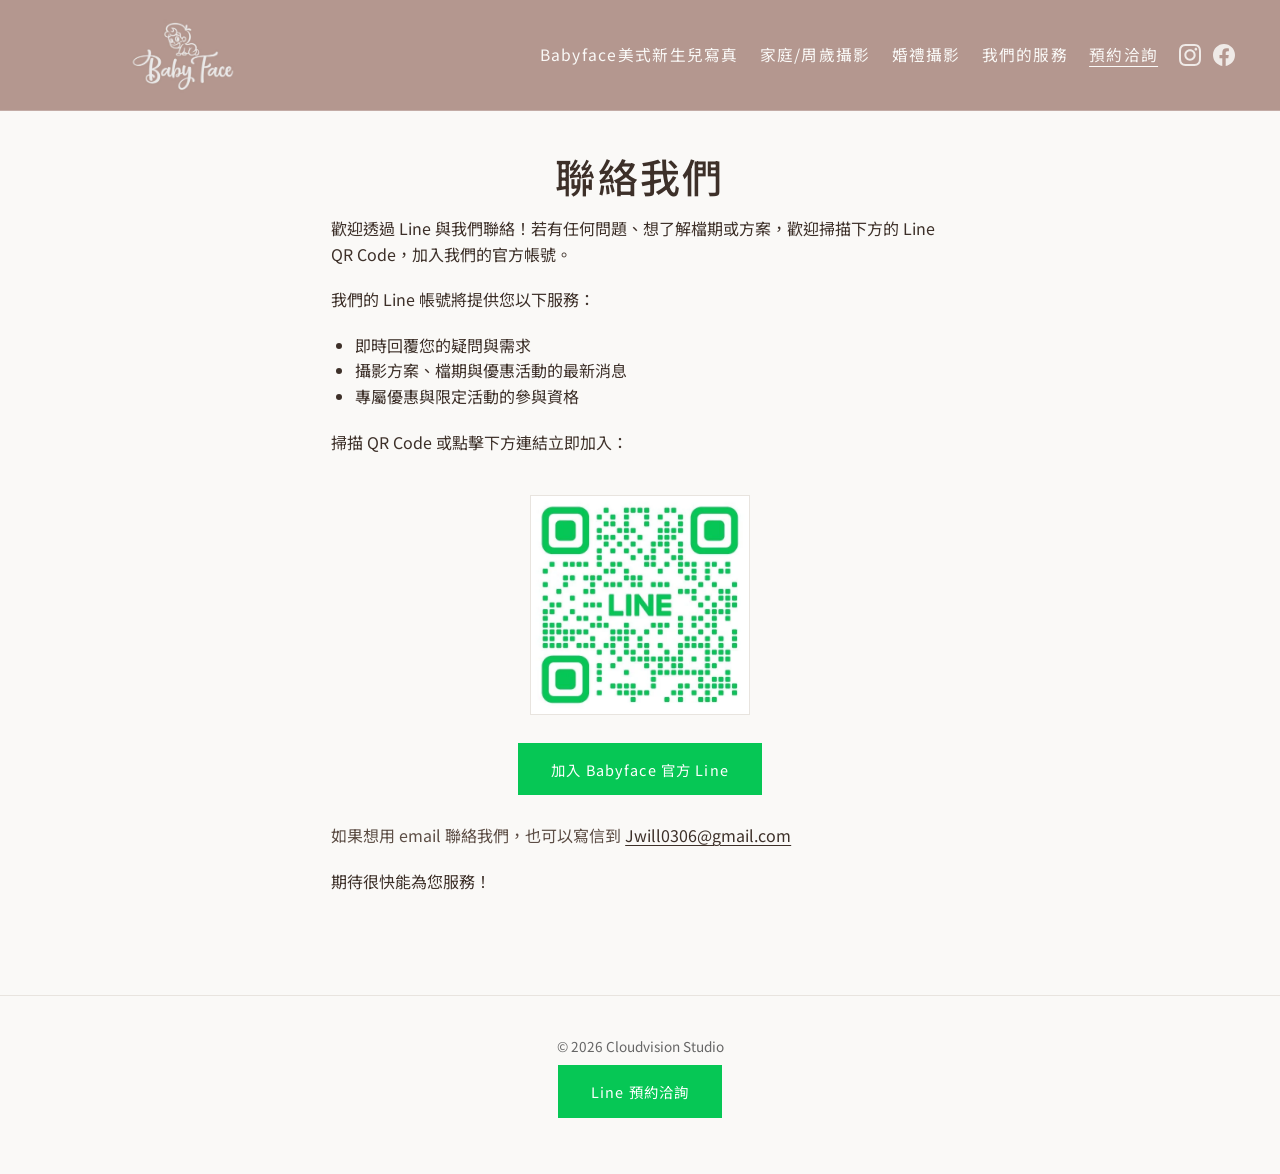
==== commit 69da5e03: "Add auto-hiding header and GA4 analytics hook. Hide the fixed header on scroll down and restore it o" ====
--- a/contact.html
+++ b/contact.html
@@ -10,6 +10,7 @@
   <link rel="preconnect" href="https://fonts.gstatic.com" crossorigin>
   <link href="https://fonts.googleapis.com/css2?family=Noto+Sans+TC:wght@300;400;500;600&display=swap" rel="stylesheet">
   <link rel="stylesheet" href="css/main.css">
+  <script src="js/analytics.js"></script>
 </head>
 <body>
   <a class="skip-link" href="#main">跳至主要內容</a>
--- a/css/main.css
+++ b/css/main.css
@@ -60,12 +60,21 @@
 
 /* Header */
 .site-header {
-  position: sticky;
+  position: fixed;
   top: 0;
+  left: 0;
+  right: 0;
   z-index: 100;
   color: var(--color-header-text);
   background: var(--color-header-bg);
   border-bottom: 1px solid var(--color-header-border);
+  transform: translateY(0);
+  transition: transform 0.28s ease;
+  will-change: transform;
+}
+
+.site-header.is-scroll-hidden {
+  transform: translateY(-100%);
 }
 
 .header-inner {
@@ -301,7 +310,7 @@
 .page-content {
   max-width: 720px;
   margin: 0 auto;
-  padding: 3rem 4vw 5rem;
+  padding: calc(3rem + var(--header-height)) 4vw 5rem;
 }
 
 .page-content h1 {
@@ -574,6 +583,11 @@
 }
 
 @media (prefers-reduced-motion: reduce) {
+  .site-header {
+    transition: none;
+    will-change: auto;
+  }
+
   .gallery-page-loader-spinner {
     animation: none;
     border-top-color: var(--color-border);
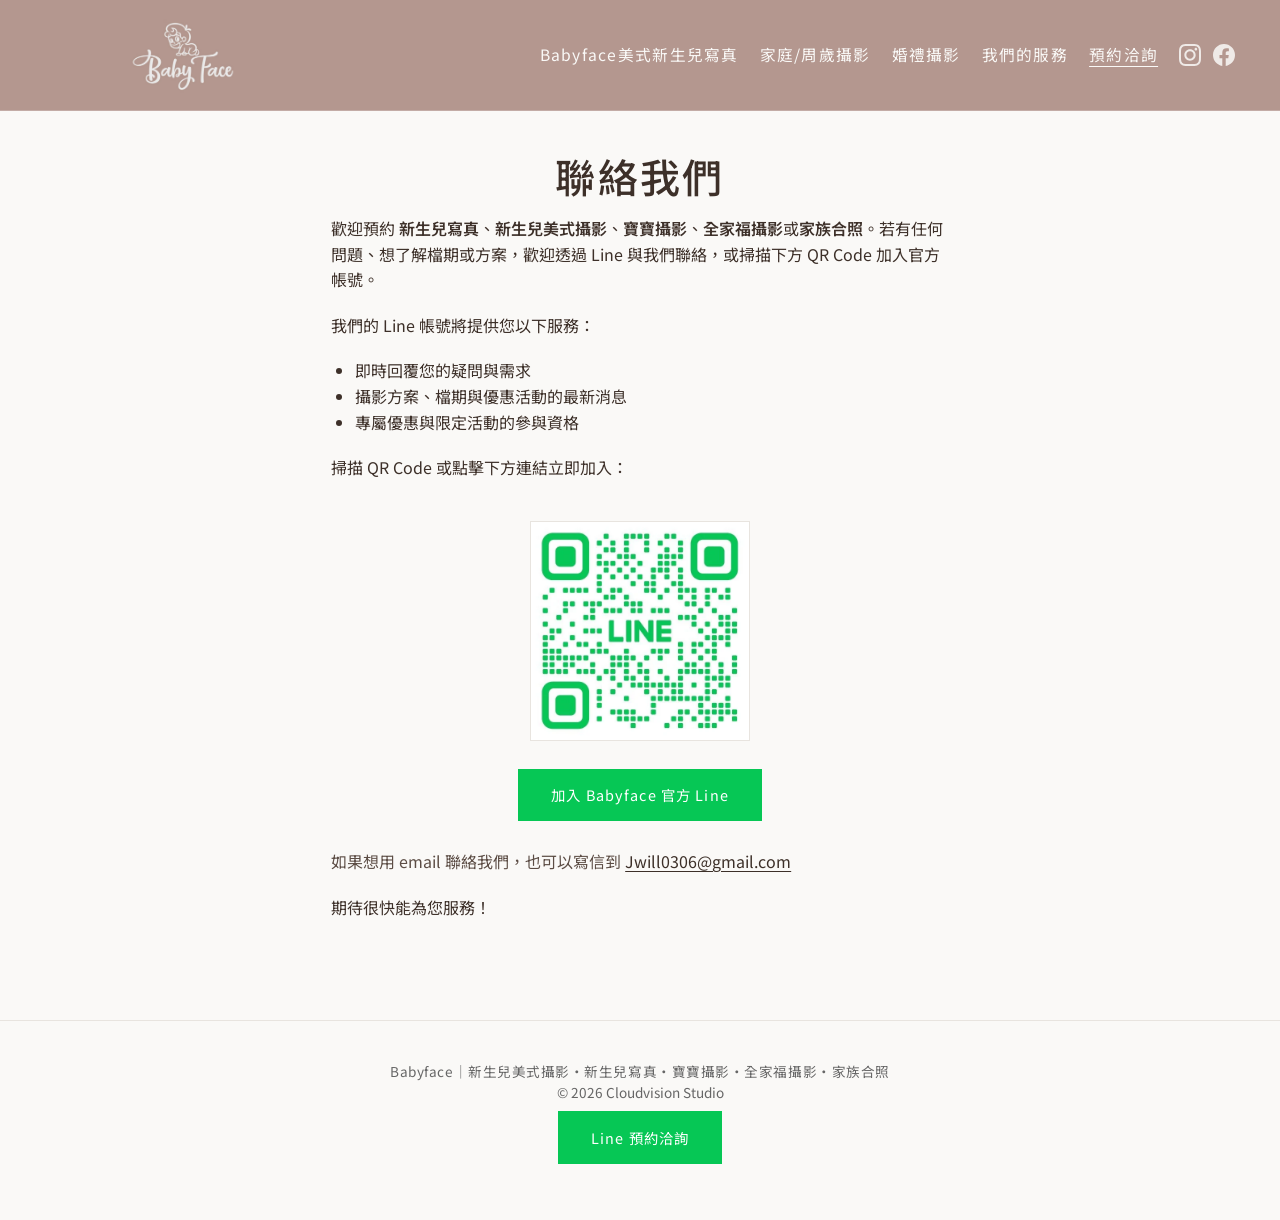
==== commit a1b32d56: "Improve SEO and add service page video support. Add Traditional Chinese keyword meta, Open Graph, JS" ====
--- a/contact.html
+++ b/contact.html
@@ -3,8 +3,22 @@
 <head>
   <meta charset="UTF-8">
   <meta name="viewport" content="width=device-width, initial-scale=1">
-  <title>預約洽詢 | Babyface</title>
-  <meta name="description" content="透過 Line 或 Email 聯絡 Babyface 攝影工作室">
+  <title>預約洽詢｜新生兒寫真・全家福攝影｜Babyface</title>
+  <meta name="description" content="預約 Babyface 新生兒寫真、新生兒美式攝影、寶寶攝影、全家福攝影與家族合照。透過 Line 或 Email 聯絡，歡迎洽詢檔期與方案。">
+  <meta name="keywords" content="寶寶攝影,美式攝影,新生兒美式攝影,新生兒寫真,家族合照,全家福攝影,預約,Babyface">
+  <meta name="robots" content="index, follow">
+  <link rel="canonical" href="https://babyfacetaiwan.com/contact.html">
+  <meta property="og:type" content="website">
+  <meta property="og:locale" content="zh_TW">
+  <meta property="og:site_name" content="Babyface 美式攝影">
+  <meta property="og:title" content="預約洽詢｜Babyface 新生兒寫真・全家福攝影">
+  <meta property="og:description" content="預約新生兒寫真、寶寶攝影、全家福攝影與家族合照，歡迎 Line 或 Email 洽詢。">
+  <meta property="og:url" content="https://babyfacetaiwan.com/contact.html">
+  <meta property="og:image" content="https://babyfacetaiwan.com/assets/logo.jpg">
+  <meta name="twitter:card" content="summary_large_image">
+  <meta name="twitter:title" content="預約洽詢｜Babyface 新生兒寫真・全家福攝影">
+  <meta name="twitter:description" content="預約新生兒寫真、寶寶攝影、全家福攝影與家族合照，歡迎 Line 或 Email 洽詢。">
+  <meta name="twitter:image" content="https://babyfacetaiwan.com/assets/logo.jpg">
   <link rel="icon" href="assets/favicon.ico">
   <link rel="preconnect" href="https://fonts.googleapis.com">
   <link rel="preconnect" href="https://fonts.gstatic.com" crossorigin>
@@ -60,7 +74,7 @@
 
   <main id="main" class="page-content page-content--warm">
     <h1>聯絡我們</h1>
-    <p>歡迎透過 Line 與我們聯絡！若有任何問題、想了解檔期或方案，歡迎掃描下方的 Line QR Code，加入我們的官方帳號。</p>
+    <p>歡迎預約 <strong>新生兒寫真</strong>、<strong>新生兒美式攝影</strong>、<strong>寶寶攝影</strong>、<strong>全家福攝影</strong>或<strong>家族合照</strong>。若有任何問題、想了解檔期或方案，歡迎透過 Line 與我們聯絡，或掃描下方 QR Code 加入官方帳號。</p>
     <p>我們的 Line 帳號將提供您以下服務：</p>
     <ul>
       <li>即時回覆您的疑問與需求</li>
@@ -84,6 +98,7 @@
   </main>
 
   <footer class="site-footer">
+    <p class="footer-seo">Babyface｜新生兒美式攝影・新生兒寫真・寶寶攝影・全家福攝影・家族合照</p>
     <p>© 2026 Cloudvision Studio</p>
     <p class="footer-line">
       <a href="https://lin.ee/Q7MbhcG" class="btn btn-line" target="_blank" rel="noopener">Line 預約洽詢</a>
--- a/css/main.css
+++ b/css/main.css
@@ -382,6 +382,25 @@
   margin-bottom: 2rem;
 }
 
+.page-video {
+  margin: 0 0 2rem;
+}
+
+.page-video video {
+  width: 100%;
+  height: auto;
+  display: block;
+  background: #1a1a1a;
+  border: 1px solid var(--color-border);
+}
+
+.page-video-caption {
+  margin-top: 0.65rem;
+  font-size: 0.9rem;
+  color: var(--color-text-warm-muted);
+  text-align: center;
+}
+
 .qr-wrap {
   margin: 2rem auto;
   max-width: 220px;
@@ -446,6 +465,42 @@
   margin-top: 1.25rem;
 }
 
+.footer-seo {
+  margin: 0 0 0.75rem;
+  font-size: 0.78rem;
+  line-height: 1.5;
+  color: var(--color-muted);
+  letter-spacing: 0.04em;
+}
+
+.gallery-seo-intro {
+  max-width: 720px;
+  margin: 0 auto;
+  padding: calc(1.5rem + var(--header-height)) 4vw 1rem;
+  text-align: center;
+}
+
+.gallery-seo-intro h1 {
+  font-family: var(--font-sans);
+  font-weight: 500;
+  font-size: clamp(1.35rem, 3.5vw, 1.85rem);
+  margin: 0 0 0.65rem;
+  letter-spacing: 0.06em;
+  color: var(--color-text-warm);
+}
+
+.gallery-seo-intro p {
+  margin: 0;
+  font-size: 0.95rem;
+  line-height: 1.65;
+  color: var(--color-text-warm-muted);
+}
+
+.gallery-seo-intro strong {
+  font-weight: 600;
+  color: var(--color-text-warm);
+}
+
 /* Lightbox */
 .lightbox {
   position: fixed;
@@ -463,6 +518,7 @@
 .lightbox.is-open {
   opacity: 1;
   visibility: visible;
+  touch-action: none;
 }
 
 .lightbox img {
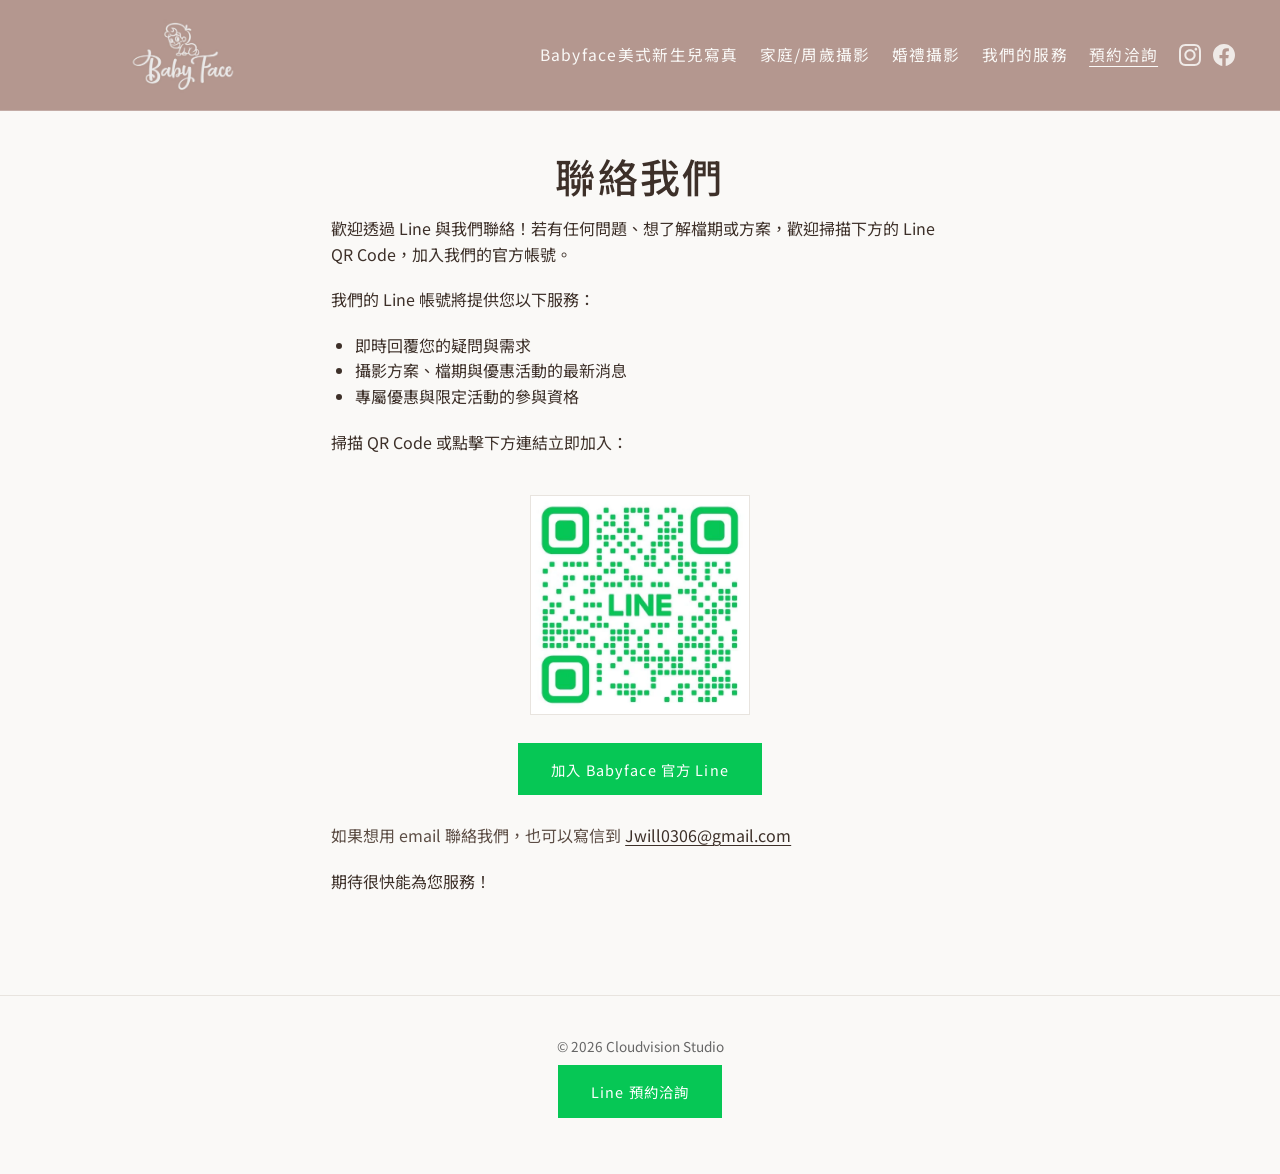
==== commit 0a84b2d0: "Hide on-page SEO copy from visitors while keeping meta tags. Use visually hidden seo-only blocks for" ====
--- a/contact.html
+++ b/contact.html
@@ -74,7 +74,7 @@
 
   <main id="main" class="page-content page-content--warm">
     <h1>聯絡我們</h1>
-    <p>歡迎預約 <strong>新生兒寫真</strong>、<strong>新生兒美式攝影</strong>、<strong>寶寶攝影</strong>、<strong>全家福攝影</strong>或<strong>家族合照</strong>。若有任何問題、想了解檔期或方案，歡迎透過 Line 與我們聯絡，或掃描下方 QR Code 加入官方帳號。</p>
+    <p>歡迎透過 Line 與我們聯絡！若有任何問題、想了解檔期或方案，歡迎掃描下方的 Line QR Code，加入我們的官方帳號。</p>
     <p>我們的 Line 帳號將提供您以下服務：</p>
     <ul>
       <li>即時回覆您的疑問與需求</li>
@@ -98,7 +98,7 @@
   </main>
 
   <footer class="site-footer">
-    <p class="footer-seo">Babyface｜新生兒美式攝影・新生兒寫真・寶寶攝影・全家福攝影・家族合照</p>
+    <p class="seo-only">Babyface｜新生兒美式攝影・新生兒寫真・寶寶攝影・全家福攝影・家族合照</p>
     <p>© 2026 Cloudvision Studio</p>
     <p class="footer-line">
       <a href="https://lin.ee/Q7MbhcG" class="btn btn-line" target="_blank" rel="noopener">Line 預約洽詢</a>
--- a/css/main.css
+++ b/css/main.css
@@ -465,40 +465,18 @@
   margin-top: 1.25rem;
 }
 
-.footer-seo {
-  margin: 0 0 0.75rem;
-  font-size: 0.78rem;
-  line-height: 1.5;
-  color: var(--color-muted);
-  letter-spacing: 0.04em;
-}
-
-.gallery-seo-intro {
-  max-width: 720px;
-  margin: 0 auto;
-  padding: calc(1.5rem + var(--header-height)) 4vw 1rem;
-  text-align: center;
-}
-
-.gallery-seo-intro h1 {
-  font-family: var(--font-sans);
-  font-weight: 500;
-  font-size: clamp(1.35rem, 3.5vw, 1.85rem);
-  margin: 0 0 0.65rem;
-  letter-spacing: 0.06em;
-  color: var(--color-text-warm);
-}
-
-.gallery-seo-intro p {
-  margin: 0;
-  font-size: 0.95rem;
-  line-height: 1.65;
-  color: var(--color-text-warm-muted);
-}
-
-.gallery-seo-intro strong {
-  font-weight: 600;
-  color: var(--color-text-warm);
+/* SEO copy: in HTML for crawlers, not shown on screen */
+.seo-only {
+  position: absolute;
+  width: 1px;
+  height: 1px;
+  padding: 0;
+  margin: -1px;
+  overflow: hidden;
+  clip: rect(0, 0, 0, 0);
+  clip-path: inset(50%);
+  white-space: nowrap;
+  border: 0;
 }
 
 /* Lightbox */
